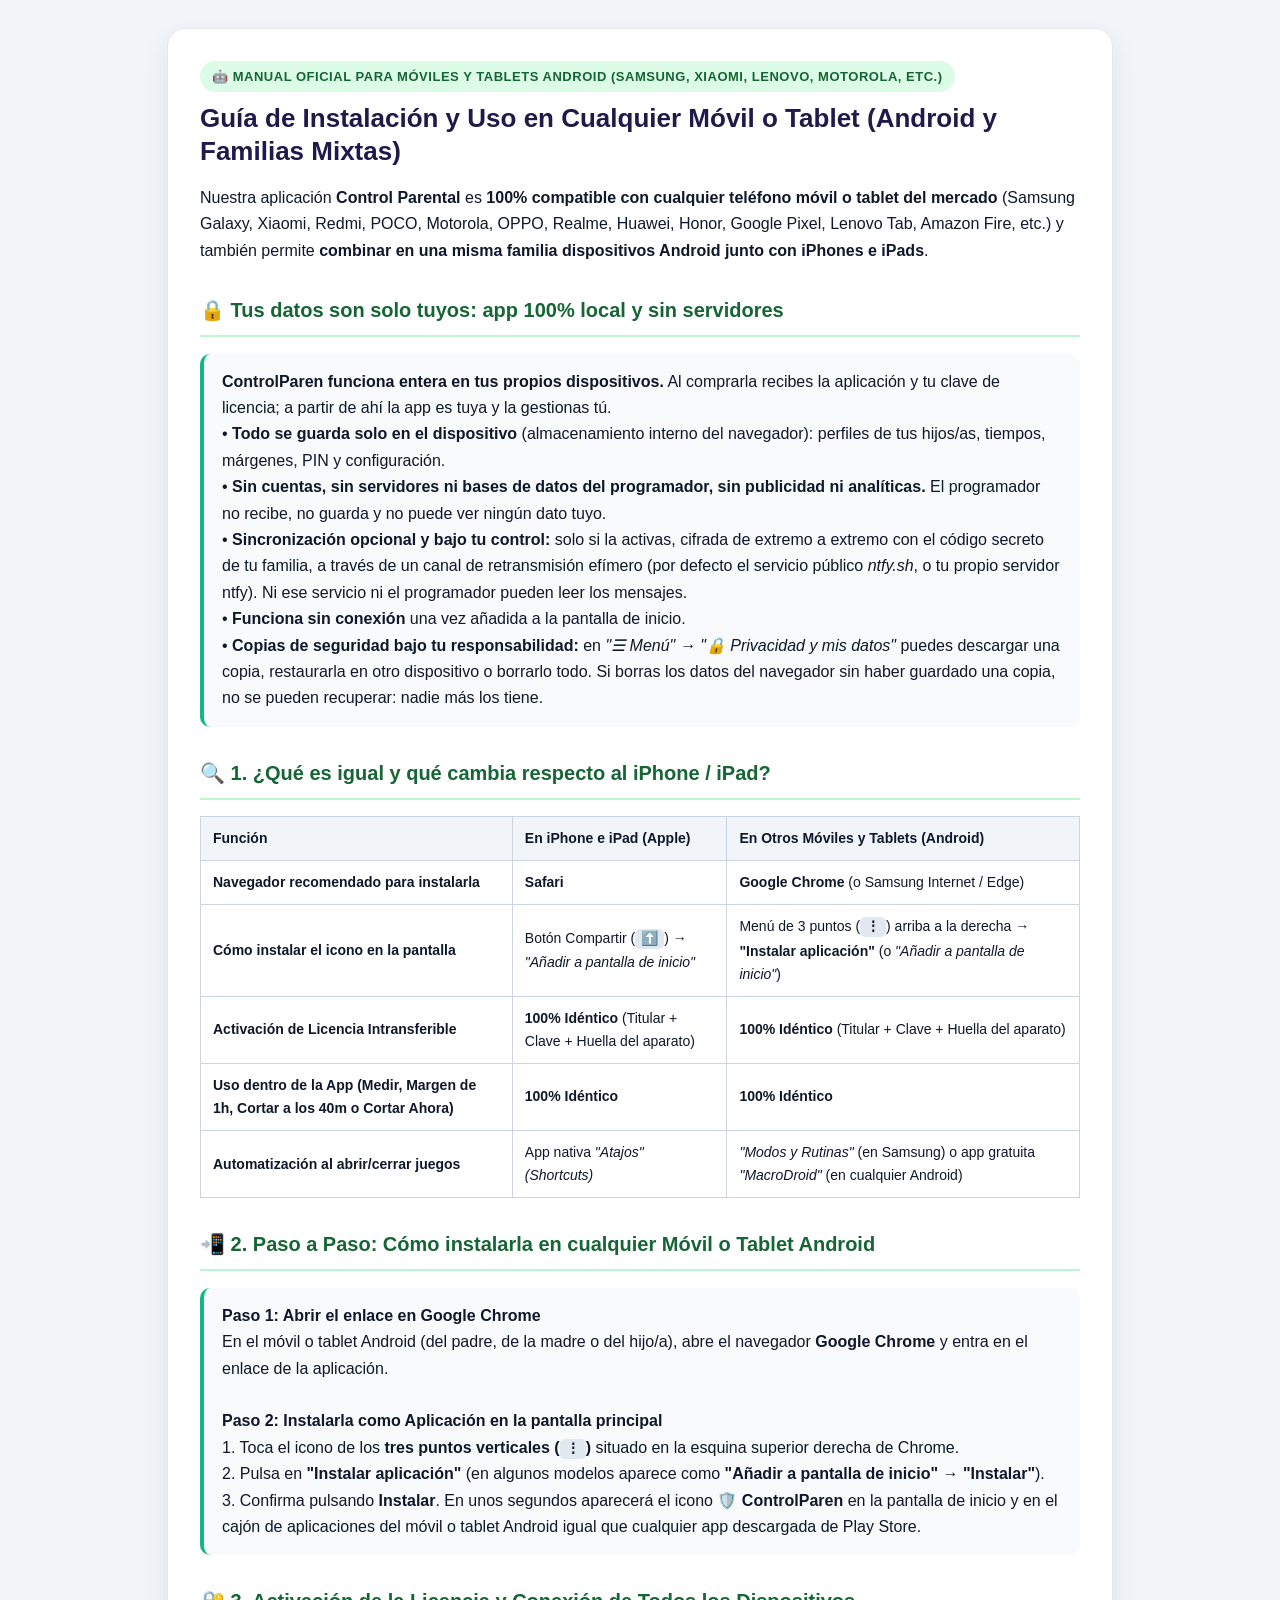
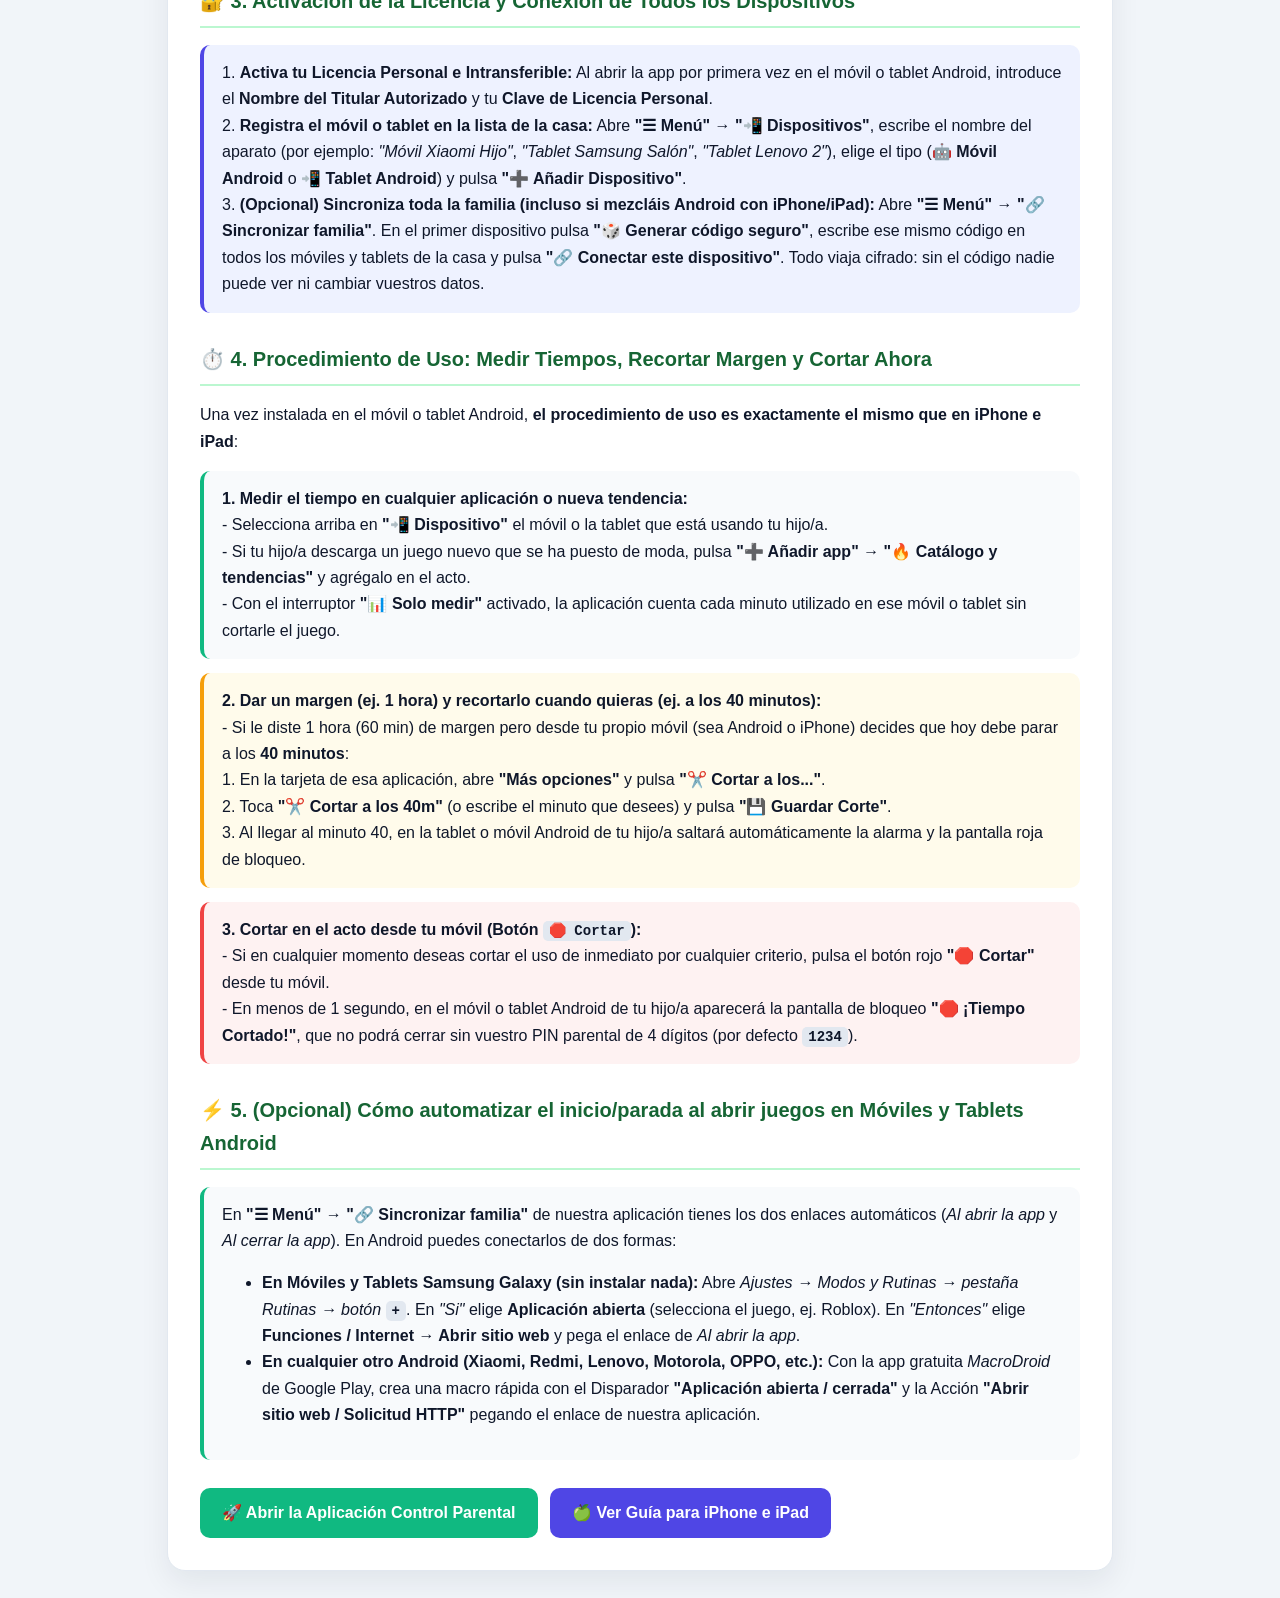
==== GUIA-ANDROID-MOVILES-Y-TABLETS.html @ 6cd36939 "Arquitectura 100% local: sin recursos externos, modo sin conexión y control de datos Co-Authored-By:" ====
<!DOCTYPE html>
<html lang="es">
<head>
  <meta charset="UTF-8" />
  <meta name="viewport" content="width=device-width, initial-scale=1.0" />
  <title>Manual Oficial para Móviles y Tablets Android (y Familias Mixtas) — Control Parental</title>
  <style>
    body {
      font-family: -apple-system, BlinkMacSystemFont, 'Segoe UI', Roboto, sans-serif;
      background: #f1f5f9;
      color: #0f172a;
      margin: 0;
      padding: 28px 16px;
      line-height: 1.65;
    }
    .container {
      max-width: 880px;
      margin: 0 auto;
      background: #ffffff;
      border-radius: 18px;
      padding: 32px;
      border: 1px solid #e2e8f0;
      box-shadow: 0 12px 30px rgba(15, 23, 42, 0.07);
    }
    .hero-badge {
      display: inline-block;
      background: #dcfce7;
      color: #166534;
      font-weight: 800;
      font-size: 13px;
      padding: 5px 12px;
      border-radius: 99px;
      text-transform: uppercase;
      letter-spacing: 0.04em;
      margin-bottom: 10px;
    }
    h1 {
      margin-top: 0;
      color: #1e1b4b;
      font-size: 26px;
      line-height: 1.25;
    }
    h2 {
      color: #166534;
      border-bottom: 2px solid #bbf7d0;
      padding-bottom: 8px;
      margin-top: 30px;
      font-size: 20px;
    }
    h3 {
      color: #1e293b;
      margin-top: 18px;
      margin-bottom: 6px;
      font-size: 17px;
    }
    .step-box {
      background: #f8fafc;
      border-left: 4px solid #10b981;
      padding: 15px 18px;
      border-radius: 10px;
      margin: 14px 0;
    }
    .step-box.blue {
      border-left-color: #4f46e5;
      background: #eef2ff;
    }
    .step-box.amber {
      border-left-color: #f59e0b;
      background: #fffbeb;
    }
    .step-box.red {
      border-left-color: #ef4444;
      background: #fef2f2;
    }
    .comparison-table {
      width: 100%;
      border-collapse: collapse;
      margin: 16px 0;
      font-size: 14px;
    }
    .comparison-table th,
    .comparison-table td {
      border: 1px solid #cbd5e1;
      padding: 10px 12px;
      text-align: left;
    }
    .comparison-table th {
      background: #f1f5f9;
      font-weight: 700;
    }
    code {
      background: #e2e8f0;
      padding: 2px 6px;
      border-radius: 5px;
      font-size: 14px;
      font-weight: 600;
    }
    .btn-launch {
      display: inline-block;
      margin-top: 14px;
      background: #10b981;
      color: #fff;
      text-decoration: none;
      padding: 12px 22px;
      border-radius: 10px;
      font-weight: 700;
    }
    .btn-secondary-link {
      display: inline-block;
      margin-top: 14px;
      margin-left: 8px;
      background: #4f46e5;
      color: #fff;
      text-decoration: none;
      padding: 12px 22px;
      border-radius: 10px;
      font-weight: 700;
    }
  </style>
</head>
<body>
  <div class="container">
    <span class="hero-badge">🤖 Manual Oficial para Móviles y Tablets Android (Samsung, Xiaomi, Lenovo, Motorola, etc.)</span>
    <h1>Guía de Instalación y Uso en Cualquier Móvil o Tablet (Android y Familias Mixtas)</h1>
    <p>Nuestra aplicación <strong>Control Parental</strong> es <strong>100% compatible con cualquier teléfono móvil o tablet del mercado</strong> (Samsung Galaxy, Xiaomi, Redmi, POCO, Motorola, OPPO, Realme, Huawei, Honor, Google Pixel, Lenovo Tab, Amazon Fire, etc.) y también permite <strong>combinar en una misma familia dispositivos Android junto con iPhones e iPads</strong>.</p>

    <h2>🔒 Tus datos son solo tuyos: app 100% local y sin servidores</h2>
    <div class="step-box green">
      <strong>ControlParen funciona entera en tus propios dispositivos.</strong> Al comprarla recibes la aplicación y tu clave de licencia; a partir de ahí la app es tuya y la gestionas tú.<br>
      • <strong>Todo se guarda solo en el dispositivo</strong> (almacenamiento interno del navegador): perfiles de tus hijos/as, tiempos, márgenes, PIN y configuración.<br>
      • <strong>Sin cuentas, sin servidores ni bases de datos del programador, sin publicidad ni analíticas.</strong> El programador no recibe, no guarda y no puede ver ningún dato tuyo.<br>
      • <strong>Sincronización opcional y bajo tu control:</strong> solo si la activas, cifrada de extremo a extremo con el código secreto de tu familia, a través de un canal de retransmisión efímero (por defecto el servicio público <em>ntfy.sh</em>, o tu propio servidor ntfy). Ni ese servicio ni el programador pueden leer los mensajes.<br>
      • <strong>Funciona sin conexión</strong> una vez añadida a la pantalla de inicio.<br>
      • <strong>Copias de seguridad bajo tu responsabilidad:</strong> en <em>"☰ Menú" → "🔒 Privacidad y mis datos"</em> puedes descargar una copia, restaurarla en otro dispositivo o borrarlo todo. Si borras los datos del navegador sin haber guardado una copia, no se pueden recuperar: nadie más los tiene.
    </div>

    <h2>🔍 1. ¿Qué es igual y qué cambia respecto al iPhone / iPad?</h2>
    <table class="comparison-table">
      <thead>
        <tr>
          <th>Función</th>
          <th>En iPhone e iPad (Apple)</th>
          <th>En Otros Móviles y Tablets (Android)</th>
        </tr>
      </thead>
      <tbody>
        <tr>
          <td><strong>Navegador recomendado para instalarla</strong></td>
          <td><strong>Safari</strong></td>
          <td><strong>Google Chrome</strong> (o Samsung Internet / Edge)</td>
        </tr>
        <tr>
          <td><strong>Cómo instalar el icono en la pantalla</strong></td>
          <td>Botón Compartir (<code>⬆️</code>) &rarr; <em>"Añadir a pantalla de inicio"</em></td>
          <td>Menú de 3 puntos (<code>⋮</code>) arriba a la derecha &rarr; <strong>"Instalar aplicación"</strong> (o <em>"Añadir a pantalla de inicio"</em>)</td>
        </tr>
        <tr>
          <td><strong>Activación de Licencia Intransferible</strong></td>
          <td><strong>100% Idéntico</strong> (Titular + Clave + Huella del aparato)</td>
          <td><strong>100% Idéntico</strong> (Titular + Clave + Huella del aparato)</td>
        </tr>
        <tr>
          <td><strong>Uso dentro de la App (Medir, Margen de 1h, Cortar a los 40m o Cortar Ahora)</strong></td>
          <td><strong>100% Idéntico</strong></td>
          <td><strong>100% Idéntico</strong></td>
        </tr>
        <tr>
          <td><strong>Automatización al abrir/cerrar juegos</strong></td>
          <td>App nativa <em>"Atajos" (Shortcuts)</em></td>
          <td><em>"Modos y Rutinas"</em> (en Samsung) o app gratuita <em>"MacroDroid"</em> (en cualquier Android)</td>
        </tr>
      </tbody>
    </table>

    <h2>📲 2. Paso a Paso: Cómo instalarla en cualquier Móvil o Tablet Android</h2>
    <div class="step-box">
      <strong>Paso 1: Abrir el enlace en Google Chrome</strong><br>
      En el móvil o tablet Android (del padre, de la madre o del hijo/a), abre el navegador <strong>Google Chrome</strong> y entra en el enlace de la aplicación.<br><br>
      <strong>Paso 2: Instalarla como Aplicación en la pantalla principal</strong><br>
      1. Toca el icono de los <strong>tres puntos verticales (<code>⋮</code>)</strong> situado en la esquina superior derecha de Chrome.<br>
      2. Pulsa en <strong>"Instalar aplicación"</strong> (en algunos modelos aparece como <strong>"Añadir a pantalla de inicio"</strong> &rarr; <strong>"Instalar"</strong>).<br>
      3. Confirma pulsando <strong>Instalar</strong>. En unos segundos aparecerá el icono <strong>🛡️ ControlParen</strong> en la pantalla de inicio y en el cajón de aplicaciones del móvil o tablet Android igual que cualquier app descargada de Play Store.
    </div>

    <h2>🔐 3. Activación de la Licencia y Conexión de Todos los Dispositivos</h2>
    <div class="step-box blue">
      1. <strong>Activa tu Licencia Personal e Intransferible:</strong> Al abrir la app por primera vez en el móvil o tablet Android, introduce el <strong>Nombre del Titular Autorizado</strong> y tu <strong>Clave de Licencia Personal</strong>.<br>
      2. <strong>Registra el móvil o tablet en la lista de la casa:</strong> Abre <strong>"☰ Menú" → "📲 Dispositivos"</strong>, escribe el nombre del aparato (por ejemplo: <em>"Móvil Xiaomi Hijo"</em>, <em>"Tablet Samsung Salón"</em>, <em>"Tablet Lenovo 2"</em>), elige el tipo (<strong>🤖 Móvil Android</strong> o <strong>📲 Tablet Android</strong>) y pulsa <strong>"➕ Añadir Dispositivo"</strong>.<br>
      3. <strong>(Opcional) Sincroniza toda la familia (incluso si mezcláis Android con iPhone/iPad):</strong> Abre <strong>"☰ Menú" → "🔗 Sincronizar familia"</strong>. En el primer dispositivo pulsa <strong>"🎲 Generar código seguro"</strong>, escribe ese mismo código en todos los móviles y tablets de la casa y pulsa <strong>"🔗 Conectar este dispositivo"</strong>. Todo viaja cifrado: sin el código nadie puede ver ni cambiar vuestros datos.
    </div>

    <h2>⏱️ 4. Procedimiento de Uso: Medir Tiempos, Recortar Margen y Cortar Ahora</h2>
    <p>Una vez instalada en el móvil o tablet Android, <strong>el procedimiento de uso es exactamente el mismo que en iPhone e iPad</strong>:</p>

    <div class="step-box">
      <strong>1. Medir el tiempo en cualquier aplicación o nueva tendencia:</strong><br>
      - Selecciona arriba en <strong>"📲 Dispositivo"</strong> el móvil o la tablet que está usando tu hijo/a.<br>
      - Si tu hijo/a descarga un juego nuevo que se ha puesto de moda, pulsa <strong>"➕ Añadir app" → "🔥 Catálogo y tendencias"</strong> y agrégalo en el acto.<br>
      - Con el interruptor <strong>"📊 Solo medir"</strong> activado, la aplicación cuenta cada minuto utilizado en ese móvil o tablet sin cortarle el juego.
    </div>

    <div class="step-box amber">
      <strong>2. Dar un margen (ej. 1 hora) y recortarlo cuando quieras (ej. a los 40 minutos):</strong><br>
      - Si le diste 1 hora (60 min) de margen pero desde tu propio móvil (sea Android o iPhone) decides que hoy debe parar a los <strong>40 minutos</strong>:<br>
      1. En la tarjeta de esa aplicación, abre <strong>"Más opciones"</strong> y pulsa <strong>"✂️ Cortar a los..."</strong>.<br>
      2. Toca <strong>"✂️ Cortar a los 40m"</strong> (o escribe el minuto que desees) y pulsa <strong>"💾 Guardar Corte"</strong>.<br>
      3. Al llegar al minuto 40, en la tablet o móvil Android de tu hijo/a saltará automáticamente la alarma y la pantalla roja de bloqueo.
    </div>

    <div class="step-box red">
      <strong>3. Cortar en el acto desde tu móvil (Botón <code>🛑 Cortar</code>):</strong><br>
      - Si en cualquier momento deseas cortar el uso de inmediato por cualquier criterio, pulsa el botón rojo <strong>"🛑 Cortar"</strong> desde tu móvil.<br>
      - En menos de 1 segundo, en el móvil o tablet Android de tu hijo/a aparecerá la pantalla de bloqueo <strong>"🛑 ¡Tiempo Cortado!"</strong>, que no podrá cerrar sin vuestro PIN parental de 4 dígitos (por defecto <code>1234</code>).
    </div>

    <h2>⚡ 5. (Opcional) Cómo automatizar el inicio/parada al abrir juegos en Móviles y Tablets Android</h2>
    <div class="step-box">
      En <strong>"☰ Menú" → "🔗 Sincronizar familia"</strong> de nuestra aplicación tienes los dos enlaces automáticos (<em>Al abrir la app</em> y <em>Al cerrar la app</em>). En Android puedes conectarlos de dos formas:<br>
      <ul>
        <li><strong>En Móviles y Tablets Samsung Galaxy (sin instalar nada):</strong> Abre <em>Ajustes &rarr; Modos y Rutinas &rarr; pestaña Rutinas &rarr; botón <code>+</code></em>. En <em>"Si"</em> elige <strong>Aplicación abierta</strong> (selecciona el juego, ej. Roblox). En <em>"Entonces"</em> elige <strong>Funciones / Internet &rarr; Abrir sitio web</strong> y pega el enlace de <em>Al abrir la app</em>.</li>
        <li><strong>En cualquier otro Android (Xiaomi, Redmi, Lenovo, Motorola, OPPO, etc.):</strong> Con la app gratuita <em>MacroDroid</em> de Google Play, crea una macro rápida con el Disparador <strong>"Aplicación abierta / cerrada"</strong> y la Acción <strong>"Abrir sitio web / Solicitud HTTP"</strong> pegando el enlace de nuestra aplicación.</li>
      </ul>
    </div>

    <a class="btn-launch" href="index.html">🚀 Abrir la Aplicación Control Parental</a>
    <a class="btn-secondary-link" href="GUIA-IPHONE-IPAD-PASO-A-PASO.html">🍏 Ver Guía para iPhone e iPad</a>
  </div>
</body>
</html>
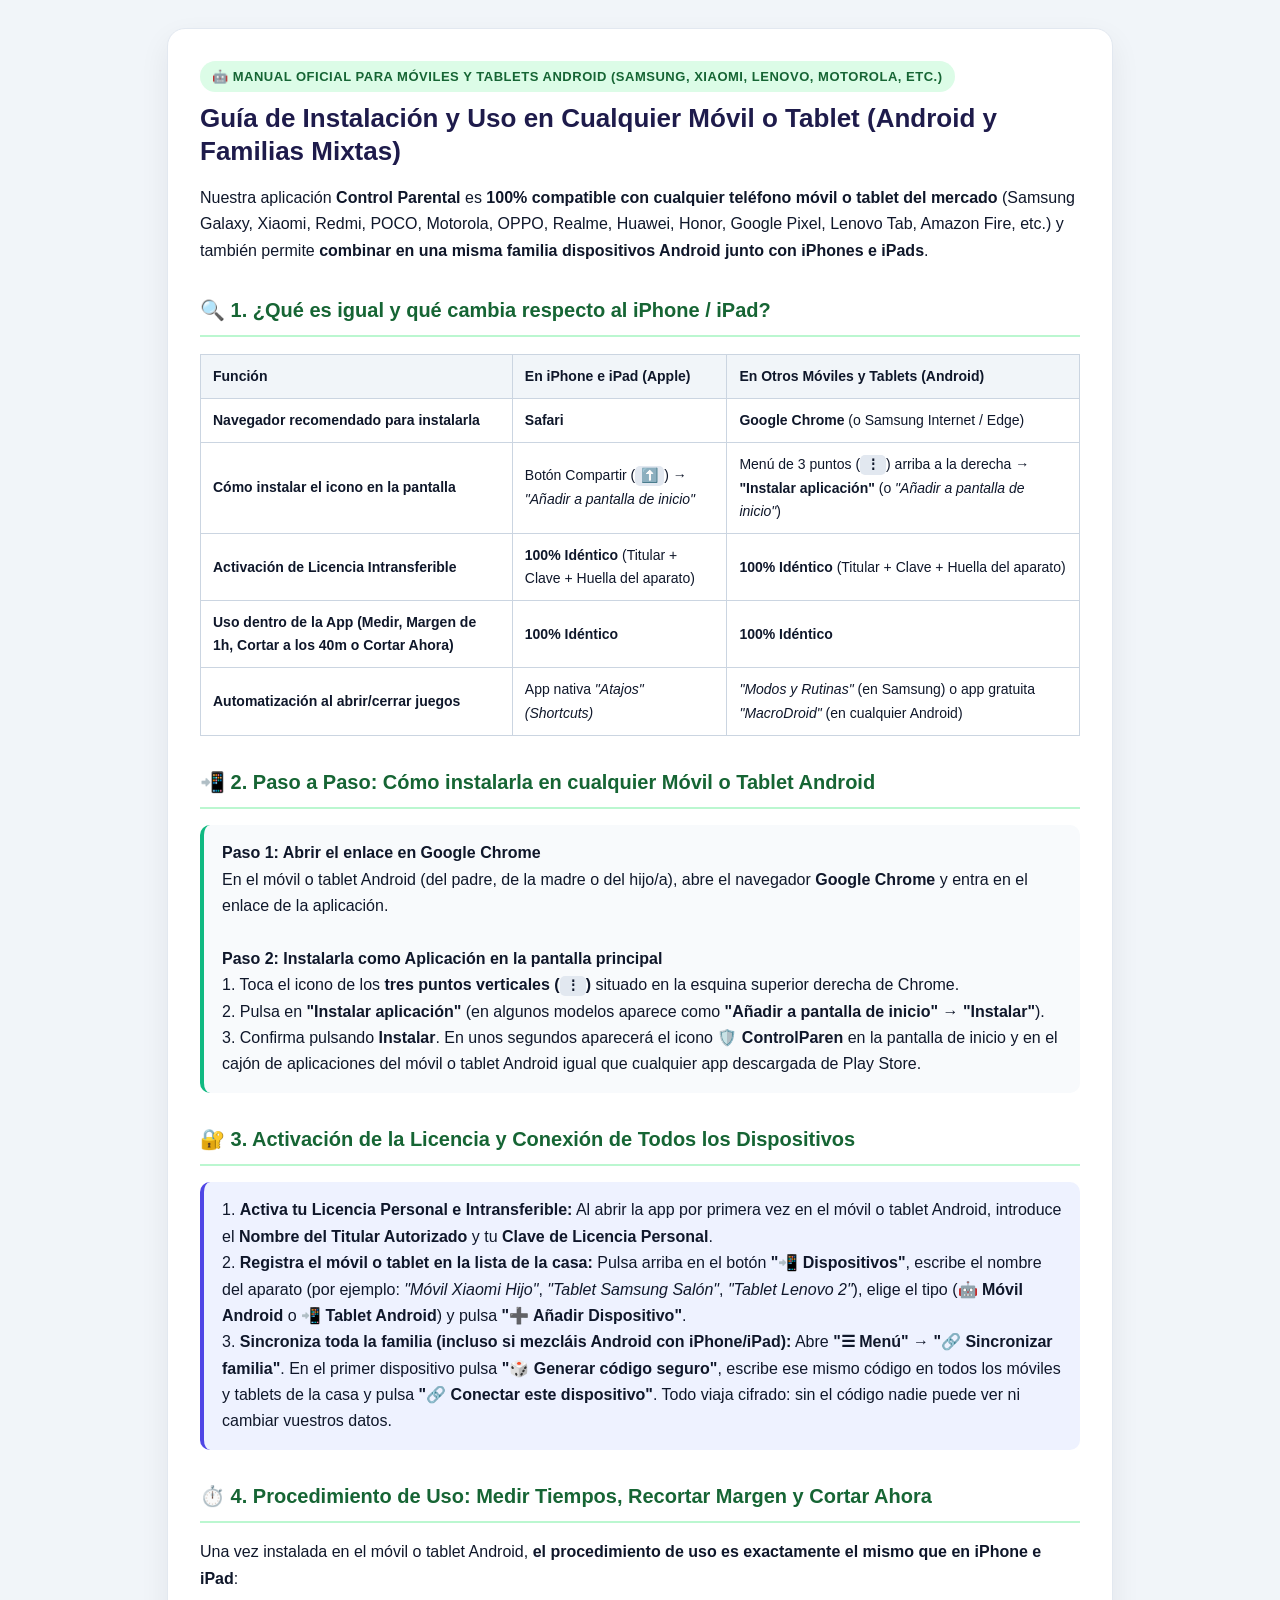
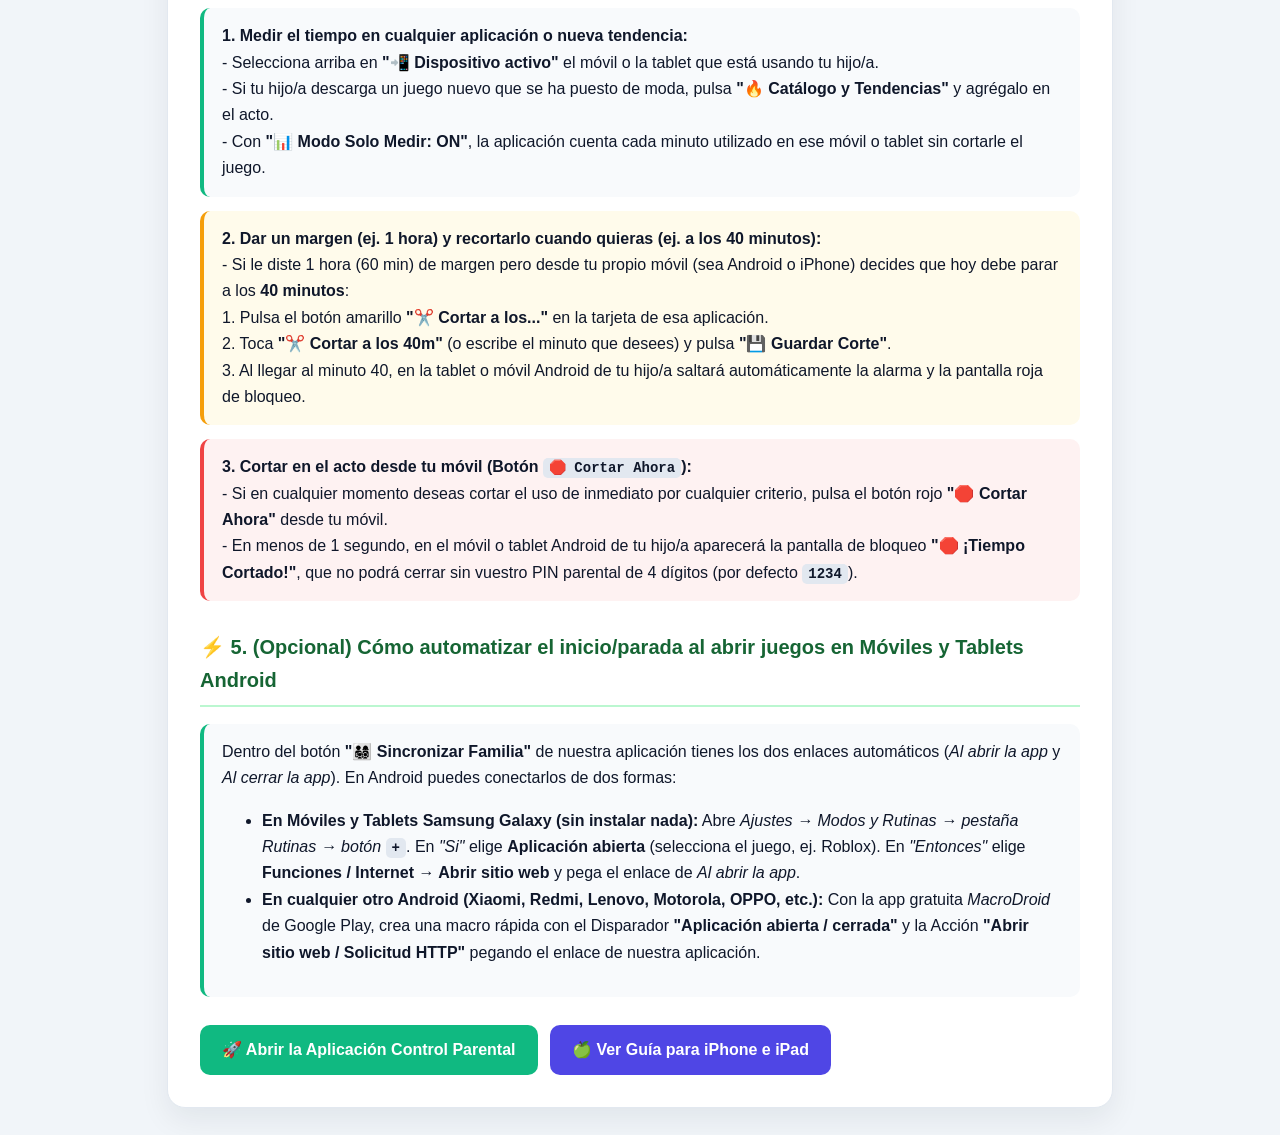
==== commit 19b53177: "Publicar ControlParen (PWA) en GitHub Pages Co-Authored-By: Claude Opus 5.5 <noreply@anthropic.com>" ====
--- a/GUIA-ANDROID-MOVILES-Y-TABLETS.html
+++ b/GUIA-ANDROID-MOVILES-Y-TABLETS.html
@@ -124,16 +124,6 @@
     <h1>Guía de Instalación y Uso en Cualquier Móvil o Tablet (Android y Familias Mixtas)</h1>
     <p>Nuestra aplicación <strong>Control Parental</strong> es <strong>100% compatible con cualquier teléfono móvil o tablet del mercado</strong> (Samsung Galaxy, Xiaomi, Redmi, POCO, Motorola, OPPO, Realme, Huawei, Honor, Google Pixel, Lenovo Tab, Amazon Fire, etc.) y también permite <strong>combinar en una misma familia dispositivos Android junto con iPhones e iPads</strong>.</p>
 
-    <h2>🔒 Tus datos son solo tuyos: app 100% local y sin servidores</h2>
-    <div class="step-box green">
-      <strong>ControlParen funciona entera en tus propios dispositivos.</strong> Al comprarla recibes la aplicación y tu clave de licencia; a partir de ahí la app es tuya y la gestionas tú.<br>
-      • <strong>Todo se guarda solo en el dispositivo</strong> (almacenamiento interno del navegador): perfiles de tus hijos/as, tiempos, márgenes, PIN y configuración.<br>
-      • <strong>Sin cuentas, sin servidores ni bases de datos del programador, sin publicidad ni analíticas.</strong> El programador no recibe, no guarda y no puede ver ningún dato tuyo.<br>
-      • <strong>Sincronización opcional y bajo tu control:</strong> solo si la activas, cifrada de extremo a extremo con el código secreto de tu familia, a través de un canal de retransmisión efímero (por defecto el servicio público <em>ntfy.sh</em>, o tu propio servidor ntfy). Ni ese servicio ni el programador pueden leer los mensajes.<br>
-      • <strong>Funciona sin conexión</strong> una vez añadida a la pantalla de inicio.<br>
-      • <strong>Copias de seguridad bajo tu responsabilidad:</strong> en <em>"☰ Menú" → "🔒 Privacidad y mis datos"</em> puedes descargar una copia, restaurarla en otro dispositivo o borrarlo todo. Si borras los datos del navegador sin haber guardado una copia, no se pueden recuperar: nadie más los tiene.
-    </div>
-
     <h2>🔍 1. ¿Qué es igual y qué cambia respecto al iPhone / iPad?</h2>
     <table class="comparison-table">
       <thead>
@@ -185,8 +175,8 @@
     <h2>🔐 3. Activación de la Licencia y Conexión de Todos los Dispositivos</h2>
     <div class="step-box blue">
       1. <strong>Activa tu Licencia Personal e Intransferible:</strong> Al abrir la app por primera vez en el móvil o tablet Android, introduce el <strong>Nombre del Titular Autorizado</strong> y tu <strong>Clave de Licencia Personal</strong>.<br>
-      2. <strong>Registra el móvil o tablet en la lista de la casa:</strong> Abre <strong>"☰ Menú" → "📲 Dispositivos"</strong>, escribe el nombre del aparato (por ejemplo: <em>"Móvil Xiaomi Hijo"</em>, <em>"Tablet Samsung Salón"</em>, <em>"Tablet Lenovo 2"</em>), elige el tipo (<strong>🤖 Móvil Android</strong> o <strong>📲 Tablet Android</strong>) y pulsa <strong>"➕ Añadir Dispositivo"</strong>.<br>
-      3. <strong>(Opcional) Sincroniza toda la familia (incluso si mezcláis Android con iPhone/iPad):</strong> Abre <strong>"☰ Menú" → "🔗 Sincronizar familia"</strong>. En el primer dispositivo pulsa <strong>"🎲 Generar código seguro"</strong>, escribe ese mismo código en todos los móviles y tablets de la casa y pulsa <strong>"🔗 Conectar este dispositivo"</strong>. Todo viaja cifrado: sin el código nadie puede ver ni cambiar vuestros datos.
+      2. <strong>Registra el móvil o tablet en la lista de la casa:</strong> Pulsa arriba en el botón <strong>"📲 Dispositivos"</strong>, escribe el nombre del aparato (por ejemplo: <em>"Móvil Xiaomi Hijo"</em>, <em>"Tablet Samsung Salón"</em>, <em>"Tablet Lenovo 2"</em>), elige el tipo (<strong>🤖 Móvil Android</strong> o <strong>📲 Tablet Android</strong>) y pulsa <strong>"➕ Añadir Dispositivo"</strong>.<br>
+      3. <strong>Sincroniza toda la familia (incluso si mezcláis Android con iPhone/iPad):</strong> Abre <strong>"☰ Menú" → "🔗 Sincronizar familia"</strong>. En el primer dispositivo pulsa <strong>"🎲 Generar código seguro"</strong>, escribe ese mismo código en todos los móviles y tablets de la casa y pulsa <strong>"🔗 Conectar este dispositivo"</strong>. Todo viaja cifrado: sin el código nadie puede ver ni cambiar vuestros datos.
     </div>
 
     <h2>⏱️ 4. Procedimiento de Uso: Medir Tiempos, Recortar Margen y Cortar Ahora</h2>
@@ -194,28 +184,28 @@
 
     <div class="step-box">
       <strong>1. Medir el tiempo en cualquier aplicación o nueva tendencia:</strong><br>
-      - Selecciona arriba en <strong>"📲 Dispositivo"</strong> el móvil o la tablet que está usando tu hijo/a.<br>
-      - Si tu hijo/a descarga un juego nuevo que se ha puesto de moda, pulsa <strong>"➕ Añadir app" → "🔥 Catálogo y tendencias"</strong> y agrégalo en el acto.<br>
-      - Con el interruptor <strong>"📊 Solo medir"</strong> activado, la aplicación cuenta cada minuto utilizado en ese móvil o tablet sin cortarle el juego.
+      - Selecciona arriba en <strong>"📲 Dispositivo activo"</strong> el móvil o la tablet que está usando tu hijo/a.<br>
+      - Si tu hijo/a descarga un juego nuevo que se ha puesto de moda, pulsa <strong>"🔥 Catálogo y Tendencias"</strong> y agrégalo en el acto.<br>
+      - Con <strong>"📊 Modo Solo Medir: ON"</strong>, la aplicación cuenta cada minuto utilizado en ese móvil o tablet sin cortarle el juego.
     </div>
 
     <div class="step-box amber">
       <strong>2. Dar un margen (ej. 1 hora) y recortarlo cuando quieras (ej. a los 40 minutos):</strong><br>
       - Si le diste 1 hora (60 min) de margen pero desde tu propio móvil (sea Android o iPhone) decides que hoy debe parar a los <strong>40 minutos</strong>:<br>
-      1. En la tarjeta de esa aplicación, abre <strong>"Más opciones"</strong> y pulsa <strong>"✂️ Cortar a los..."</strong>.<br>
+      1. Pulsa el botón amarillo <strong>"✂️ Cortar a los..."</strong> en la tarjeta de esa aplicación.<br>
       2. Toca <strong>"✂️ Cortar a los 40m"</strong> (o escribe el minuto que desees) y pulsa <strong>"💾 Guardar Corte"</strong>.<br>
       3. Al llegar al minuto 40, en la tablet o móvil Android de tu hijo/a saltará automáticamente la alarma y la pantalla roja de bloqueo.
     </div>
 
     <div class="step-box red">
-      <strong>3. Cortar en el acto desde tu móvil (Botón <code>🛑 Cortar</code>):</strong><br>
-      - Si en cualquier momento deseas cortar el uso de inmediato por cualquier criterio, pulsa el botón rojo <strong>"🛑 Cortar"</strong> desde tu móvil.<br>
+      <strong>3. Cortar en el acto desde tu móvil (Botón <code>🛑 Cortar Ahora</code>):</strong><br>
+      - Si en cualquier momento deseas cortar el uso de inmediato por cualquier criterio, pulsa el botón rojo <strong>"🛑 Cortar Ahora"</strong> desde tu móvil.<br>
       - En menos de 1 segundo, en el móvil o tablet Android de tu hijo/a aparecerá la pantalla de bloqueo <strong>"🛑 ¡Tiempo Cortado!"</strong>, que no podrá cerrar sin vuestro PIN parental de 4 dígitos (por defecto <code>1234</code>).
     </div>
 
     <h2>⚡ 5. (Opcional) Cómo automatizar el inicio/parada al abrir juegos en Móviles y Tablets Android</h2>
     <div class="step-box">
-      En <strong>"☰ Menú" → "🔗 Sincronizar familia"</strong> de nuestra aplicación tienes los dos enlaces automáticos (<em>Al abrir la app</em> y <em>Al cerrar la app</em>). En Android puedes conectarlos de dos formas:<br>
+      Dentro del botón <strong>"👨‍👩‍👧‍👦 Sincronizar Familia"</strong> de nuestra aplicación tienes los dos enlaces automáticos (<em>Al abrir la app</em> y <em>Al cerrar la app</em>). En Android puedes conectarlos de dos formas:<br>
       <ul>
         <li><strong>En Móviles y Tablets Samsung Galaxy (sin instalar nada):</strong> Abre <em>Ajustes &rarr; Modos y Rutinas &rarr; pestaña Rutinas &rarr; botón <code>+</code></em>. En <em>"Si"</em> elige <strong>Aplicación abierta</strong> (selecciona el juego, ej. Roblox). En <em>"Entonces"</em> elige <strong>Funciones / Internet &rarr; Abrir sitio web</strong> y pega el enlace de <em>Al abrir la app</em>.</li>
         <li><strong>En cualquier otro Android (Xiaomi, Redmi, Lenovo, Motorola, OPPO, etc.):</strong> Con la app gratuita <em>MacroDroid</em> de Google Play, crea una macro rápida con el Disparador <strong>"Aplicación abierta / cerrada"</strong> y la Acción <strong>"Abrir sitio web / Solicitud HTTP"</strong> pegando el enlace de nuestra aplicación.</li>
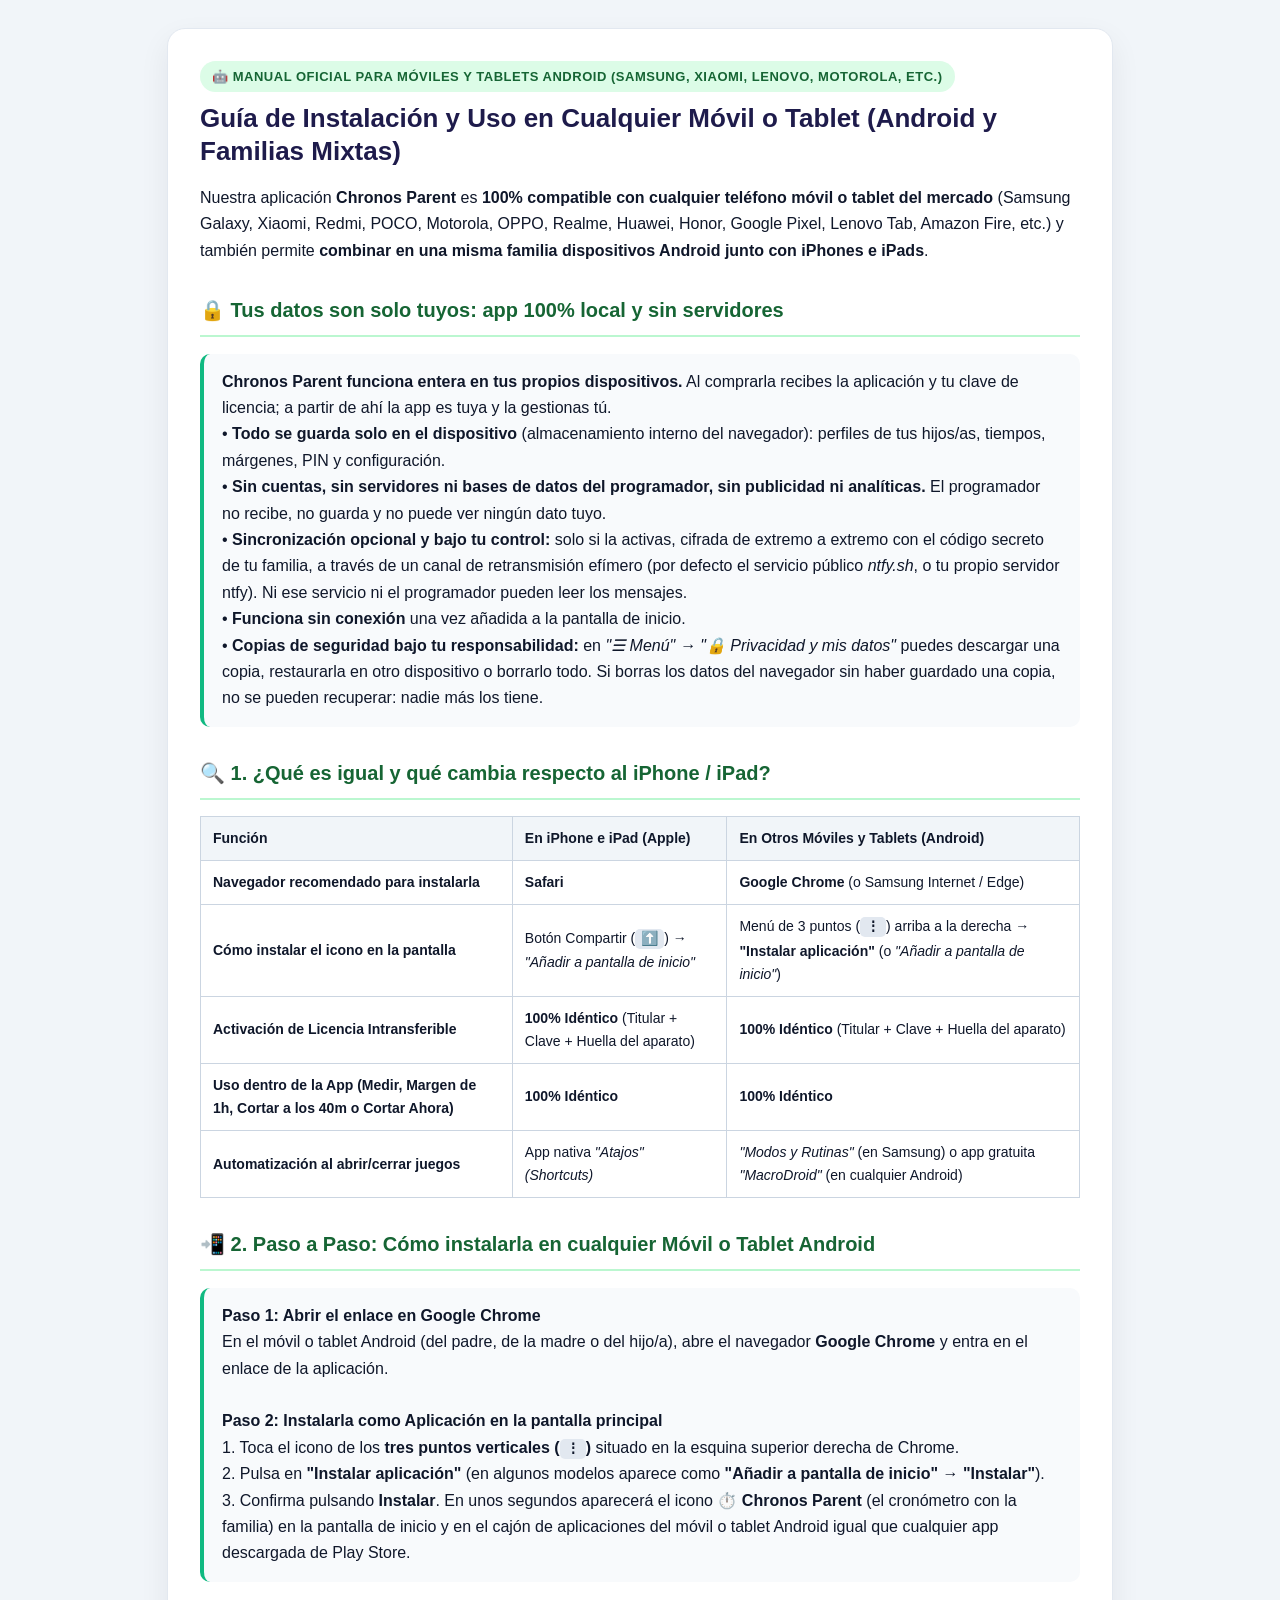
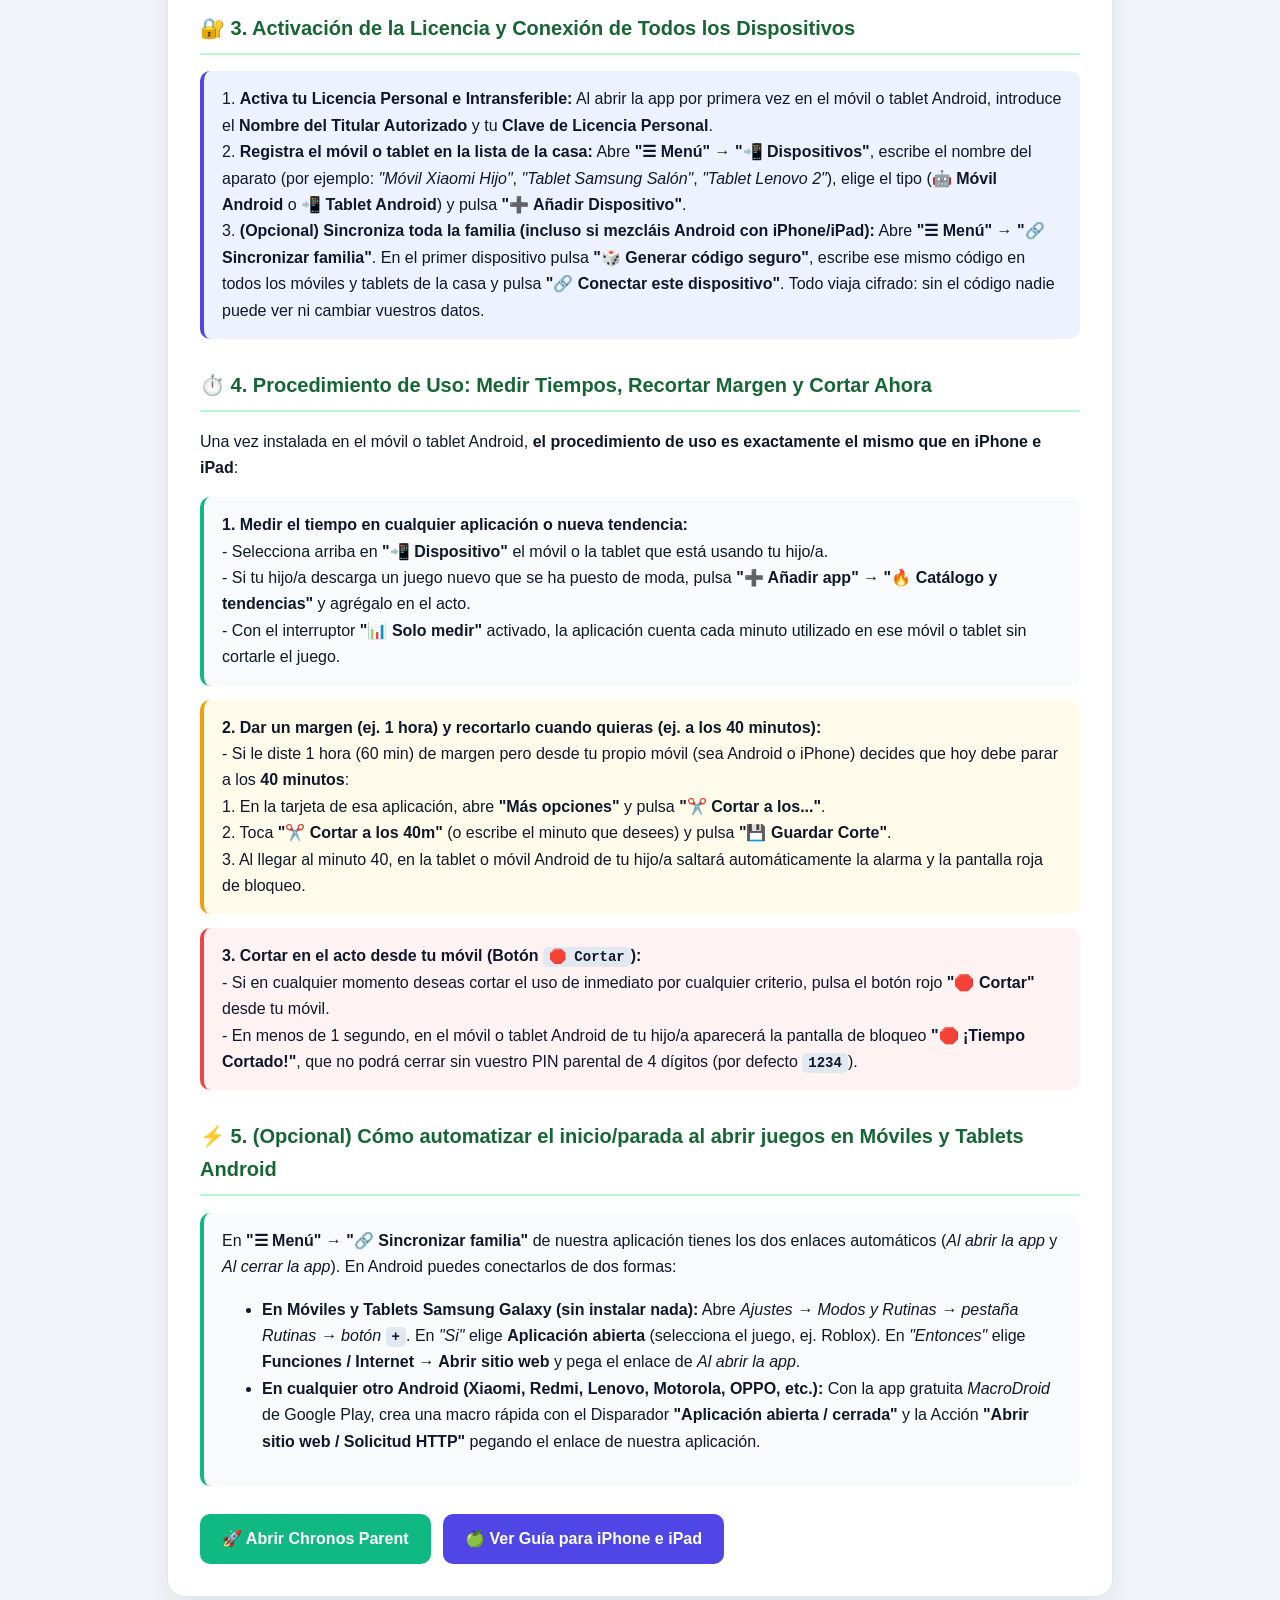
==== commit 88108d4d: "Nueva identidad: Chronos Parent (nombre, logo, iconos y pantallas de inicio) Co-Authored-By: Claude " ====
--- a/GUIA-ANDROID-MOVILES-Y-TABLETS.html
+++ b/GUIA-ANDROID-MOVILES-Y-TABLETS.html
@@ -3,7 +3,7 @@
 <head>
   <meta charset="UTF-8" />
   <meta name="viewport" content="width=device-width, initial-scale=1.0" />
-  <title>Manual Oficial para Móviles y Tablets Android (y Familias Mixtas) — Control Parental</title>
+  <title>Manual Oficial para Móviles y Tablets Android (y Familias Mixtas) — Chronos Parent</title>
   <style>
     body {
       font-family: -apple-system, BlinkMacSystemFont, 'Segoe UI', Roboto, sans-serif;
@@ -117,12 +117,24 @@
       font-weight: 700;
     }
   </style>
+  <link rel="icon" type="image/png" sizes="32x32" href="icons/favicon-32.png" />
+  <link rel="apple-touch-icon" href="icons/apple-touch-icon.png" />
 </head>
 <body>
   <div class="container">
     <span class="hero-badge">🤖 Manual Oficial para Móviles y Tablets Android (Samsung, Xiaomi, Lenovo, Motorola, etc.)</span>
     <h1>Guía de Instalación y Uso en Cualquier Móvil o Tablet (Android y Familias Mixtas)</h1>
-    <p>Nuestra aplicación <strong>Control Parental</strong> es <strong>100% compatible con cualquier teléfono móvil o tablet del mercado</strong> (Samsung Galaxy, Xiaomi, Redmi, POCO, Motorola, OPPO, Realme, Huawei, Honor, Google Pixel, Lenovo Tab, Amazon Fire, etc.) y también permite <strong>combinar en una misma familia dispositivos Android junto con iPhones e iPads</strong>.</p>
+    <p>Nuestra aplicación <strong>Chronos Parent</strong> es <strong>100% compatible con cualquier teléfono móvil o tablet del mercado</strong> (Samsung Galaxy, Xiaomi, Redmi, POCO, Motorola, OPPO, Realme, Huawei, Honor, Google Pixel, Lenovo Tab, Amazon Fire, etc.) y también permite <strong>combinar en una misma familia dispositivos Android junto con iPhones e iPads</strong>.</p>
+
+    <h2>🔒 Tus datos son solo tuyos: app 100% local y sin servidores</h2>
+    <div class="step-box green">
+      <strong>Chronos Parent funciona entera en tus propios dispositivos.</strong> Al comprarla recibes la aplicación y tu clave de licencia; a partir de ahí la app es tuya y la gestionas tú.<br>
+      • <strong>Todo se guarda solo en el dispositivo</strong> (almacenamiento interno del navegador): perfiles de tus hijos/as, tiempos, márgenes, PIN y configuración.<br>
+      • <strong>Sin cuentas, sin servidores ni bases de datos del programador, sin publicidad ni analíticas.</strong> El programador no recibe, no guarda y no puede ver ningún dato tuyo.<br>
+      • <strong>Sincronización opcional y bajo tu control:</strong> solo si la activas, cifrada de extremo a extremo con el código secreto de tu familia, a través de un canal de retransmisión efímero (por defecto el servicio público <em>ntfy.sh</em>, o tu propio servidor ntfy). Ni ese servicio ni el programador pueden leer los mensajes.<br>
+      • <strong>Funciona sin conexión</strong> una vez añadida a la pantalla de inicio.<br>
+      • <strong>Copias de seguridad bajo tu responsabilidad:</strong> en <em>"☰ Menú" → "🔒 Privacidad y mis datos"</em> puedes descargar una copia, restaurarla en otro dispositivo o borrarlo todo. Si borras los datos del navegador sin haber guardado una copia, no se pueden recuperar: nadie más los tiene.
+    </div>
 
     <h2>🔍 1. ¿Qué es igual y qué cambia respecto al iPhone / iPad?</h2>
     <table class="comparison-table">
@@ -169,14 +181,14 @@
       <strong>Paso 2: Instalarla como Aplicación en la pantalla principal</strong><br>
       1. Toca el icono de los <strong>tres puntos verticales (<code>⋮</code>)</strong> situado en la esquina superior derecha de Chrome.<br>
       2. Pulsa en <strong>"Instalar aplicación"</strong> (en algunos modelos aparece como <strong>"Añadir a pantalla de inicio"</strong> &rarr; <strong>"Instalar"</strong>).<br>
-      3. Confirma pulsando <strong>Instalar</strong>. En unos segundos aparecerá el icono <strong>🛡️ ControlParen</strong> en la pantalla de inicio y en el cajón de aplicaciones del móvil o tablet Android igual que cualquier app descargada de Play Store.
+      3. Confirma pulsando <strong>Instalar</strong>. En unos segundos aparecerá el icono <strong>⏱️ Chronos Parent</strong> (el cronómetro con la familia) en la pantalla de inicio y en el cajón de aplicaciones del móvil o tablet Android igual que cualquier app descargada de Play Store.
     </div>
 
     <h2>🔐 3. Activación de la Licencia y Conexión de Todos los Dispositivos</h2>
     <div class="step-box blue">
       1. <strong>Activa tu Licencia Personal e Intransferible:</strong> Al abrir la app por primera vez en el móvil o tablet Android, introduce el <strong>Nombre del Titular Autorizado</strong> y tu <strong>Clave de Licencia Personal</strong>.<br>
-      2. <strong>Registra el móvil o tablet en la lista de la casa:</strong> Pulsa arriba en el botón <strong>"📲 Dispositivos"</strong>, escribe el nombre del aparato (por ejemplo: <em>"Móvil Xiaomi Hijo"</em>, <em>"Tablet Samsung Salón"</em>, <em>"Tablet Lenovo 2"</em>), elige el tipo (<strong>🤖 Móvil Android</strong> o <strong>📲 Tablet Android</strong>) y pulsa <strong>"➕ Añadir Dispositivo"</strong>.<br>
-      3. <strong>Sincroniza toda la familia (incluso si mezcláis Android con iPhone/iPad):</strong> Abre <strong>"☰ Menú" → "🔗 Sincronizar familia"</strong>. En el primer dispositivo pulsa <strong>"🎲 Generar código seguro"</strong>, escribe ese mismo código en todos los móviles y tablets de la casa y pulsa <strong>"🔗 Conectar este dispositivo"</strong>. Todo viaja cifrado: sin el código nadie puede ver ni cambiar vuestros datos.
+      2. <strong>Registra el móvil o tablet en la lista de la casa:</strong> Abre <strong>"☰ Menú" → "📲 Dispositivos"</strong>, escribe el nombre del aparato (por ejemplo: <em>"Móvil Xiaomi Hijo"</em>, <em>"Tablet Samsung Salón"</em>, <em>"Tablet Lenovo 2"</em>), elige el tipo (<strong>🤖 Móvil Android</strong> o <strong>📲 Tablet Android</strong>) y pulsa <strong>"➕ Añadir Dispositivo"</strong>.<br>
+      3. <strong>(Opcional) Sincroniza toda la familia (incluso si mezcláis Android con iPhone/iPad):</strong> Abre <strong>"☰ Menú" → "🔗 Sincronizar familia"</strong>. En el primer dispositivo pulsa <strong>"🎲 Generar código seguro"</strong>, escribe ese mismo código en todos los móviles y tablets de la casa y pulsa <strong>"🔗 Conectar este dispositivo"</strong>. Todo viaja cifrado: sin el código nadie puede ver ni cambiar vuestros datos.
     </div>
 
     <h2>⏱️ 4. Procedimiento de Uso: Medir Tiempos, Recortar Margen y Cortar Ahora</h2>
@@ -184,35 +196,35 @@
 
     <div class="step-box">
       <strong>1. Medir el tiempo en cualquier aplicación o nueva tendencia:</strong><br>
-      - Selecciona arriba en <strong>"📲 Dispositivo activo"</strong> el móvil o la tablet que está usando tu hijo/a.<br>
-      - Si tu hijo/a descarga un juego nuevo que se ha puesto de moda, pulsa <strong>"🔥 Catálogo y Tendencias"</strong> y agrégalo en el acto.<br>
-      - Con <strong>"📊 Modo Solo Medir: ON"</strong>, la aplicación cuenta cada minuto utilizado en ese móvil o tablet sin cortarle el juego.
+      - Selecciona arriba en <strong>"📲 Dispositivo"</strong> el móvil o la tablet que está usando tu hijo/a.<br>
+      - Si tu hijo/a descarga un juego nuevo que se ha puesto de moda, pulsa <strong>"➕ Añadir app" → "🔥 Catálogo y tendencias"</strong> y agrégalo en el acto.<br>
+      - Con el interruptor <strong>"📊 Solo medir"</strong> activado, la aplicación cuenta cada minuto utilizado en ese móvil o tablet sin cortarle el juego.
     </div>
 
     <div class="step-box amber">
       <strong>2. Dar un margen (ej. 1 hora) y recortarlo cuando quieras (ej. a los 40 minutos):</strong><br>
       - Si le diste 1 hora (60 min) de margen pero desde tu propio móvil (sea Android o iPhone) decides que hoy debe parar a los <strong>40 minutos</strong>:<br>
-      1. Pulsa el botón amarillo <strong>"✂️ Cortar a los..."</strong> en la tarjeta de esa aplicación.<br>
+      1. En la tarjeta de esa aplicación, abre <strong>"Más opciones"</strong> y pulsa <strong>"✂️ Cortar a los..."</strong>.<br>
       2. Toca <strong>"✂️ Cortar a los 40m"</strong> (o escribe el minuto que desees) y pulsa <strong>"💾 Guardar Corte"</strong>.<br>
       3. Al llegar al minuto 40, en la tablet o móvil Android de tu hijo/a saltará automáticamente la alarma y la pantalla roja de bloqueo.
     </div>
 
     <div class="step-box red">
-      <strong>3. Cortar en el acto desde tu móvil (Botón <code>🛑 Cortar Ahora</code>):</strong><br>
-      - Si en cualquier momento deseas cortar el uso de inmediato por cualquier criterio, pulsa el botón rojo <strong>"🛑 Cortar Ahora"</strong> desde tu móvil.<br>
+      <strong>3. Cortar en el acto desde tu móvil (Botón <code>🛑 Cortar</code>):</strong><br>
+      - Si en cualquier momento deseas cortar el uso de inmediato por cualquier criterio, pulsa el botón rojo <strong>"🛑 Cortar"</strong> desde tu móvil.<br>
       - En menos de 1 segundo, en el móvil o tablet Android de tu hijo/a aparecerá la pantalla de bloqueo <strong>"🛑 ¡Tiempo Cortado!"</strong>, que no podrá cerrar sin vuestro PIN parental de 4 dígitos (por defecto <code>1234</code>).
     </div>
 
     <h2>⚡ 5. (Opcional) Cómo automatizar el inicio/parada al abrir juegos en Móviles y Tablets Android</h2>
     <div class="step-box">
-      Dentro del botón <strong>"👨‍👩‍👧‍👦 Sincronizar Familia"</strong> de nuestra aplicación tienes los dos enlaces automáticos (<em>Al abrir la app</em> y <em>Al cerrar la app</em>). En Android puedes conectarlos de dos formas:<br>
+      En <strong>"☰ Menú" → "🔗 Sincronizar familia"</strong> de nuestra aplicación tienes los dos enlaces automáticos (<em>Al abrir la app</em> y <em>Al cerrar la app</em>). En Android puedes conectarlos de dos formas:<br>
       <ul>
         <li><strong>En Móviles y Tablets Samsung Galaxy (sin instalar nada):</strong> Abre <em>Ajustes &rarr; Modos y Rutinas &rarr; pestaña Rutinas &rarr; botón <code>+</code></em>. En <em>"Si"</em> elige <strong>Aplicación abierta</strong> (selecciona el juego, ej. Roblox). En <em>"Entonces"</em> elige <strong>Funciones / Internet &rarr; Abrir sitio web</strong> y pega el enlace de <em>Al abrir la app</em>.</li>
         <li><strong>En cualquier otro Android (Xiaomi, Redmi, Lenovo, Motorola, OPPO, etc.):</strong> Con la app gratuita <em>MacroDroid</em> de Google Play, crea una macro rápida con el Disparador <strong>"Aplicación abierta / cerrada"</strong> y la Acción <strong>"Abrir sitio web / Solicitud HTTP"</strong> pegando el enlace de nuestra aplicación.</li>
       </ul>
     </div>
 
-    <a class="btn-launch" href="index.html">🚀 Abrir la Aplicación Control Parental</a>
+    <a class="btn-launch" href="index.html">🚀 Abrir Chronos Parent</a>
     <a class="btn-secondary-link" href="GUIA-IPHONE-IPAD-PASO-A-PASO.html">🍏 Ver Guía para iPhone e iPad</a>
   </div>
 </body>
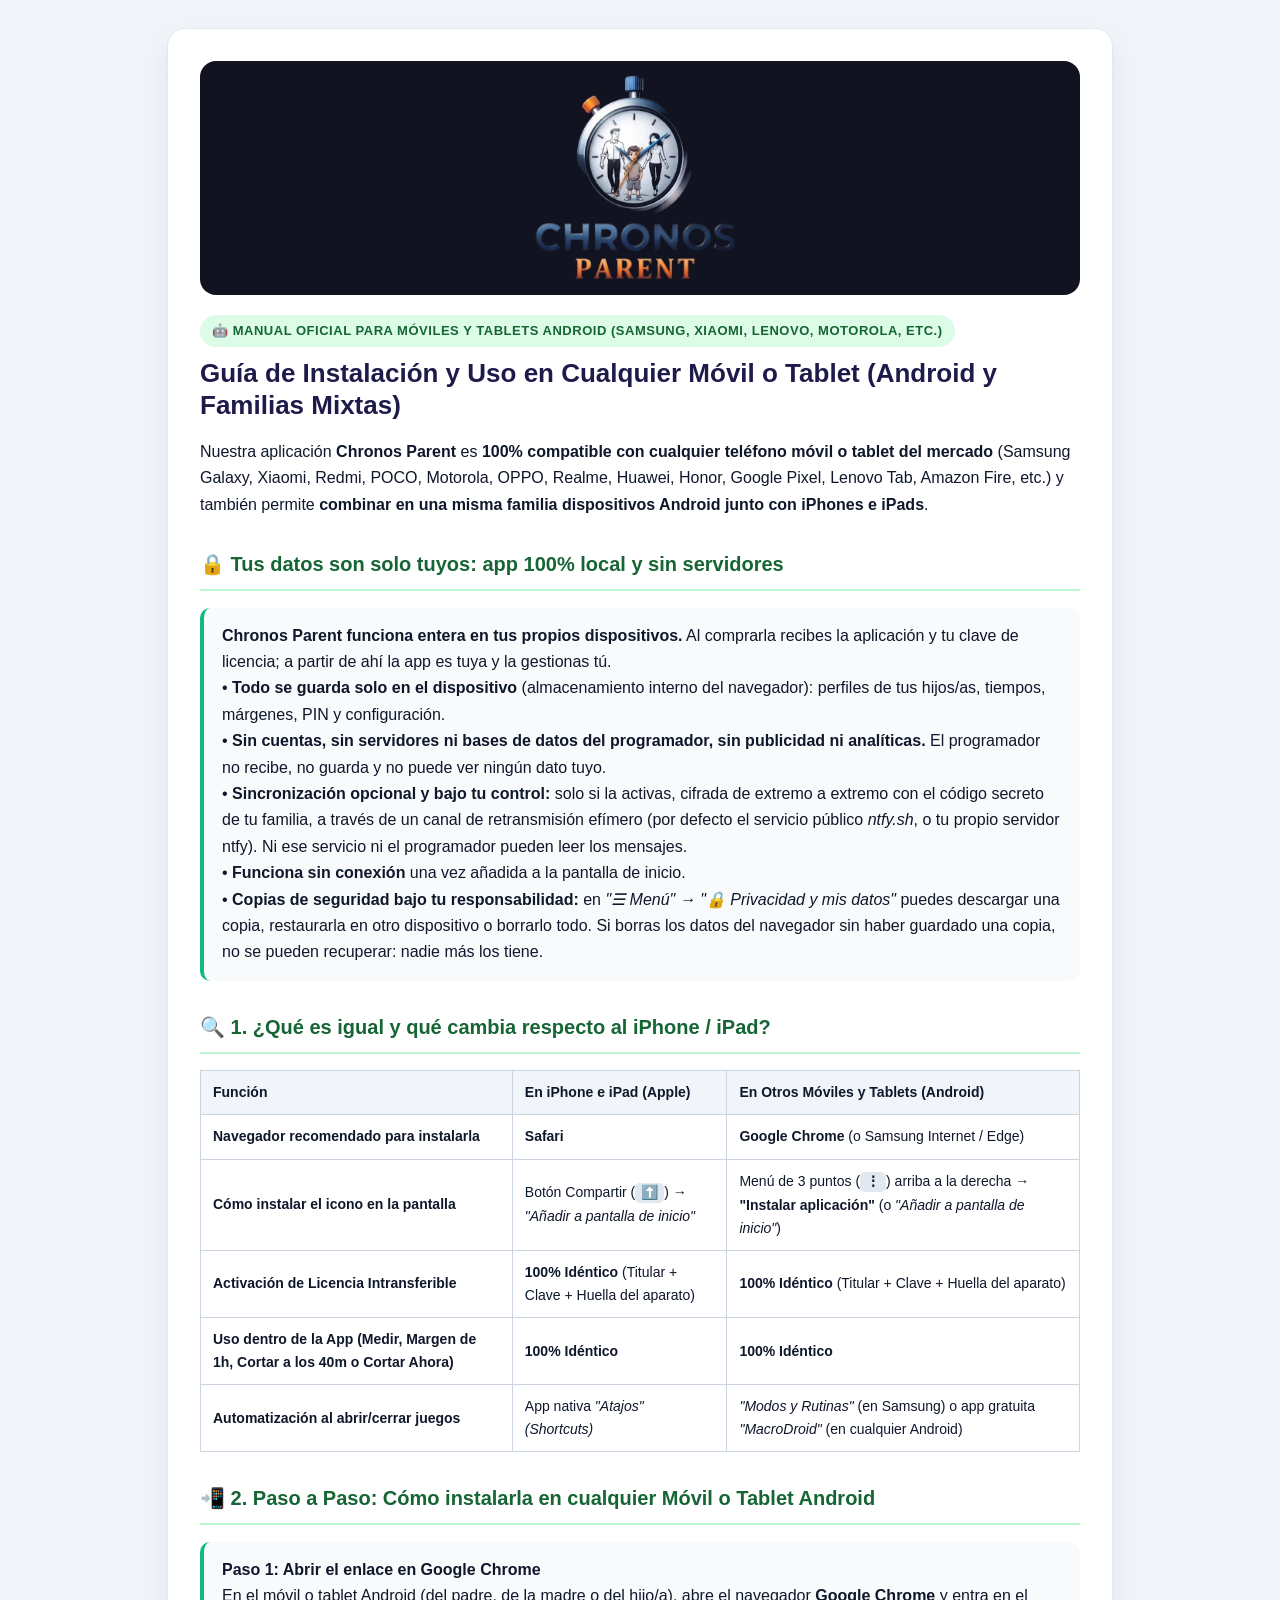
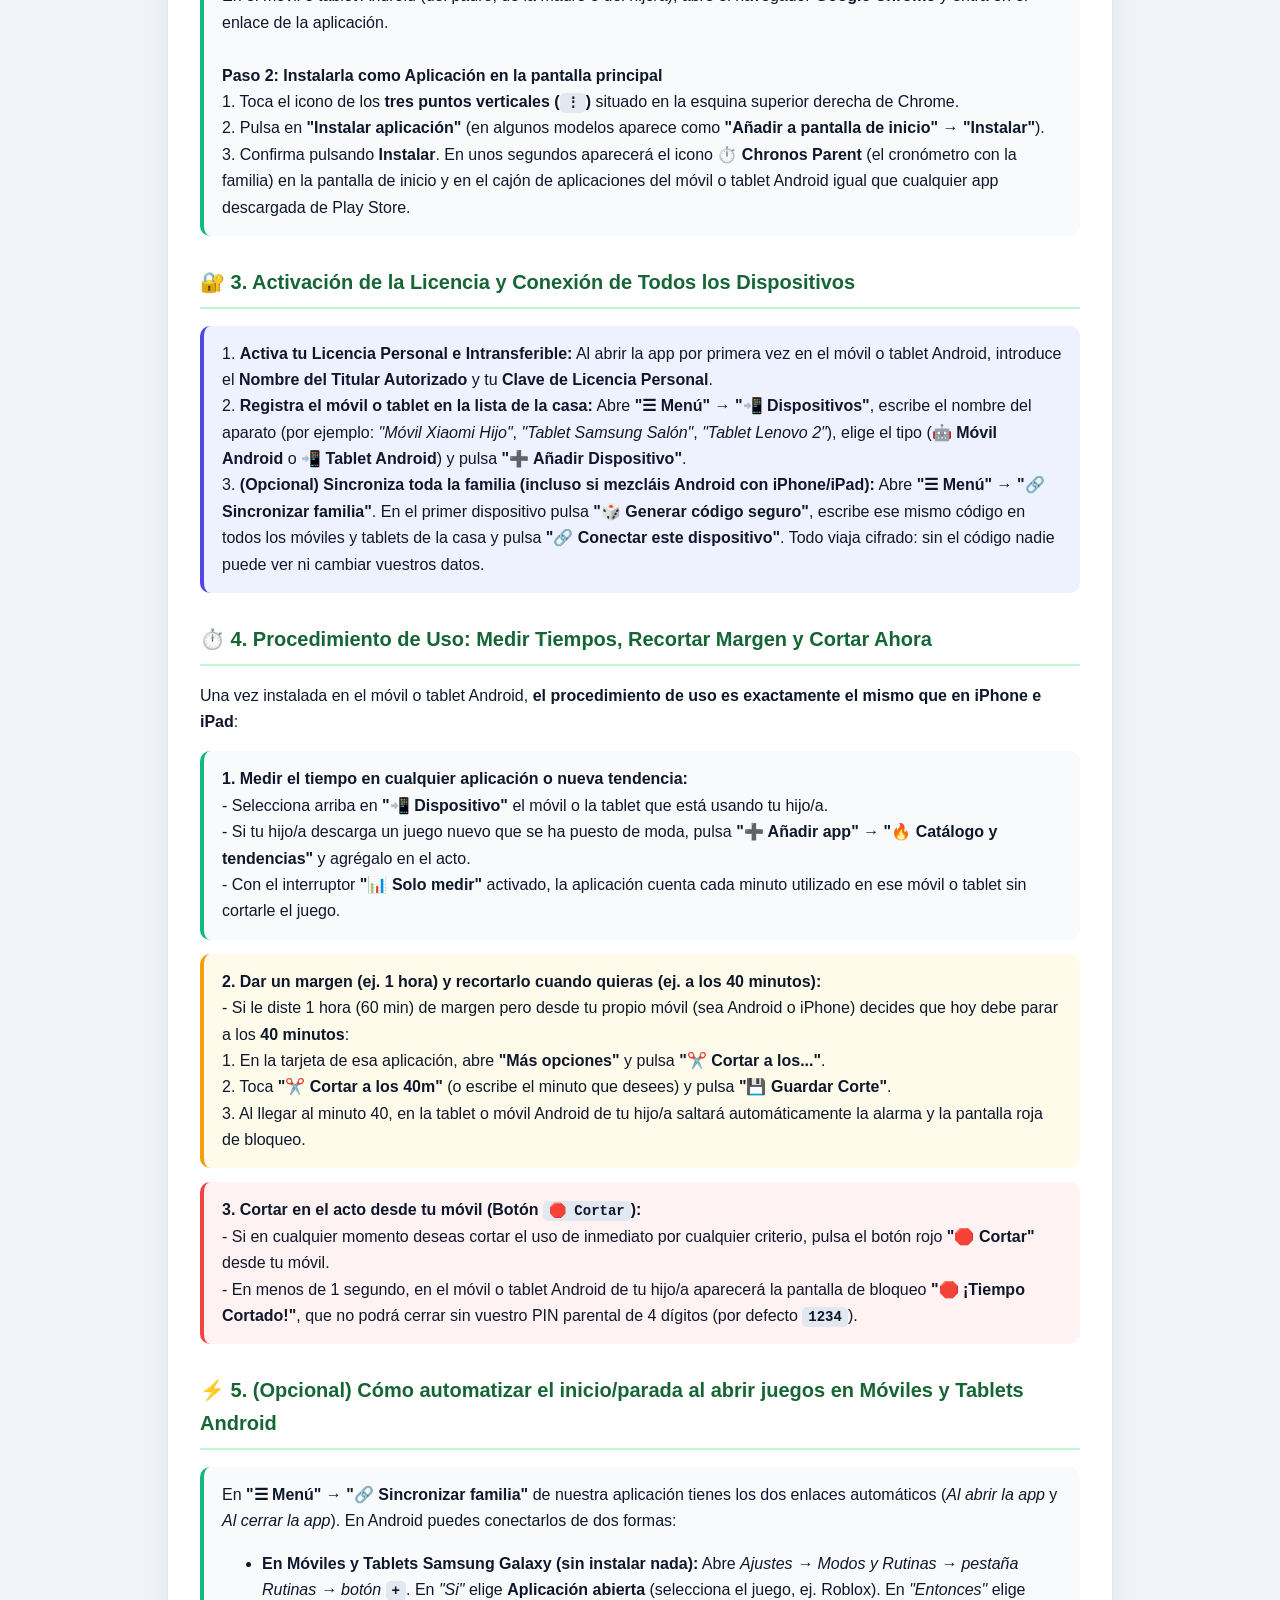
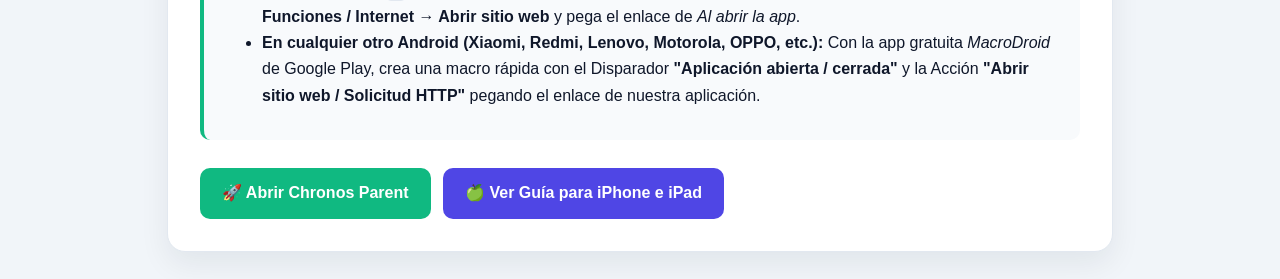
==== commit 6138a250: "Identidad definitiva: logo con fondo azul marino (#111420) en iconos, splash, cabeceras y activación" ====
--- a/GUIA-ANDROID-MOVILES-Y-TABLETS.html
+++ b/GUIA-ANDROID-MOVILES-Y-TABLETS.html
@@ -122,6 +122,9 @@
 </head>
 <body>
   <div class="container">
+    <div style="background:#111420; border-radius:16px; padding:0.75rem 1rem 0.5rem; margin:0 0 1.25rem; text-align:center;">
+      <img src="icons/logo-chronos-parent.png" alt="Chronos Parent" width="621" height="554" style="display:block; width:min(240px, 70%); height:auto; margin:0 auto;" />
+    </div>
     <span class="hero-badge">🤖 Manual Oficial para Móviles y Tablets Android (Samsung, Xiaomi, Lenovo, Motorola, etc.)</span>
     <h1>Guía de Instalación y Uso en Cualquier Móvil o Tablet (Android y Familias Mixtas)</h1>
     <p>Nuestra aplicación <strong>Chronos Parent</strong> es <strong>100% compatible con cualquier teléfono móvil o tablet del mercado</strong> (Samsung Galaxy, Xiaomi, Redmi, POCO, Motorola, OPPO, Realme, Huawei, Honor, Google Pixel, Lenovo Tab, Amazon Fire, etc.) y también permite <strong>combinar en una misma familia dispositivos Android junto con iPhones e iPads</strong>.</p>
